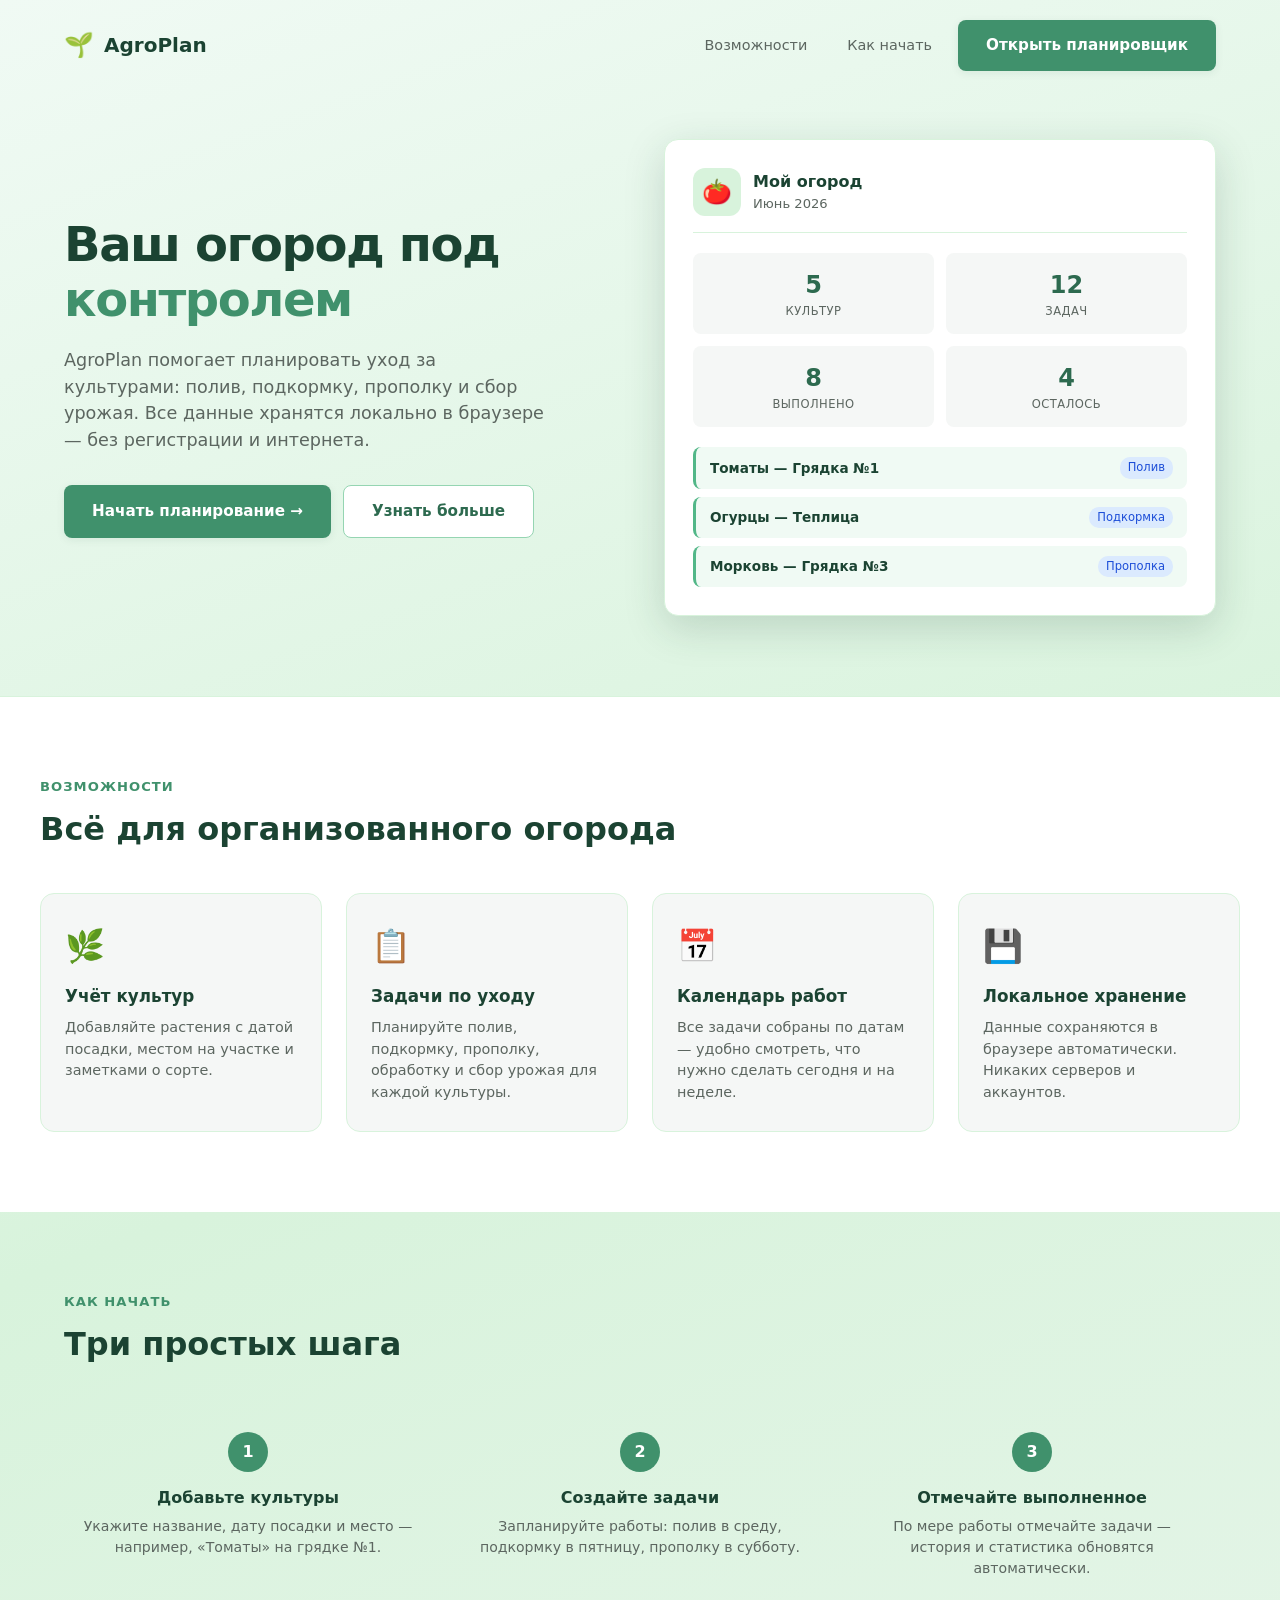
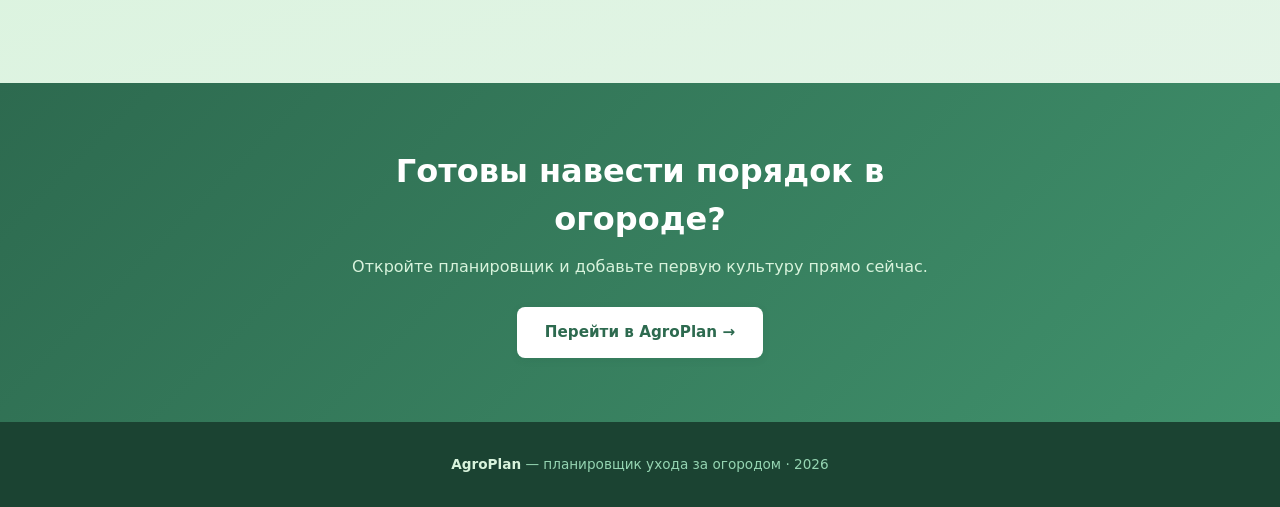
==== index.html @ a5425667 "Add files via upload" ====
<!DOCTYPE html>
<html lang="ru">
<head>
  <meta charset="UTF-8">
  <meta name="viewport" content="width=device-width, initial-scale=1.0">
  <meta name="description" content="AgroPlan — планировщик ухода за огородом. Учёт культур, задач и календарь работ.">
  <title>AgroPlan — Планировщик ухода за огородом</title>
  <link rel="stylesheet" href="css/variables.css">
  <link rel="stylesheet" href="css/landing.css">
</head>
<body class="landing">

  <nav class="nav">
    <a href="index.html" class="nav-logo">
      <span>🌱</span> AgroPlan
    </a>
    <div class="nav-links">
      <a href="#features" class="nav-link">Возможности</a>
      <a href="#how" class="nav-link">Как начать</a>
      <a href="app.html" class="btn btn-primary">Открыть планировщик</a>
    </div>
  </nav>

  <section class="hero">
    <div class="hero-content">
      <h1>Ваш огород под <em>контролем</em></h1>
      <p class="hero-text">
        AgroPlan помогает планировать уход за культурами: полив, подкормку, прополку и сбор урожая.
        Все данные хранятся локально в браузере — без регистрации и интернета.
      </p>
      <div class="hero-actions">
        <a href="app.html" class="btn btn-primary">Начать планирование →</a>
        <a href="#features" class="btn btn-outline">Узнать больше</a>
      </div>
    </div>

    <div class="hero-visual">
      <div class="hero-card">
        <div class="hero-card-header">
          <div class="hero-card-icon">🍅</div>
          <div>
            <div class="hero-card-title">Мой огород</div>
            <div class="hero-card-sub">Июнь 2026</div>
          </div>
        </div>
        <div class="hero-preview-stats">
          <div class="preview-stat">
            <div class="num">5</div>
            <div class="lbl">Культур</div>
          </div>
          <div class="preview-stat">
            <div class="num">12</div>
            <div class="lbl">Задач</div>
          </div>
          <div class="preview-stat">
            <div class="num">8</div>
            <div class="lbl">Выполнено</div>
          </div>
          <div class="preview-stat">
            <div class="num">4</div>
            <div class="lbl">Осталось</div>
          </div>
        </div>
        <div class="hero-task-list">
          <div class="hero-task">
            <span>Томаты — Грядка №1</span>
            <span class="tag">Полив</span>
          </div>
          <div class="hero-task">
            <span>Огурцы — Теплица</span>
            <span class="tag">Подкормка</span>
          </div>
          <div class="hero-task">
            <span>Морковь — Грядка №3</span>
            <span class="tag">Прополка</span>
          </div>
        </div>
      </div>
    </div>
  </section>

  <section class="features" id="features">
    <div class="features-inner">
      <div class="section-label">Возможности</div>
      <h2 class="section-heading">Всё для организованного огорода</h2>
      <div class="features-grid">
        <div class="feature-card">
          <div class="feature-icon">🌿</div>
          <h3>Учёт культур</h3>
          <p>Добавляйте растения с датой посадки, местом на участке и заметками о сорте.</p>
        </div>
        <div class="feature-card">
          <div class="feature-icon">📋</div>
          <h3>Задачи по уходу</h3>
          <p>Планируйте полив, подкормку, прополку, обработку и сбор урожая для каждой культуры.</p>
        </div>
        <div class="feature-card">
          <div class="feature-icon">📅</div>
          <h3>Календарь работ</h3>
          <p>Все задачи собраны по датам — удобно смотреть, что нужно сделать сегодня и на неделе.</p>
        </div>
        <div class="feature-card">
          <div class="feature-icon">💾</div>
          <h3>Локальное хранение</h3>
          <p>Данные сохраняются в браузере автоматически. Никаких серверов и аккаунтов.</p>
        </div>
      </div>
    </div>
  </section>

  <section class="how" id="how">
    <div class="section-label">Как начать</div>
    <h2 class="section-heading">Три простых шага</h2>
    <div class="steps">
      <div class="step">
        <div class="step-num">1</div>
        <h3>Добавьте культуры</h3>
        <p>Укажите название, дату посадки и место — например, «Томаты» на грядке №1.</p>
      </div>
      <div class="step">
        <div class="step-num">2</div>
        <h3>Создайте задачи</h3>
        <p>Запланируйте работы: полив в среду, подкормку в пятницу, прополку в субботу.</p>
      </div>
      <div class="step">
        <div class="step-num">3</div>
        <h3>Отмечайте выполненное</h3>
        <p>По мере работы отмечайте задачи — история и статистика обновятся автоматически.</p>
      </div>
    </div>
  </section>

  <section class="cta">
    <div class="cta-inner">
      <h2>Готовы навести порядок в огороде?</h2>
      <p>Откройте планировщик и добавьте первую культуру прямо сейчас.</p>
      <a href="app.html" class="btn btn-primary">Перейти в AgroPlan →</a>
    </div>
  </section>

  <footer class="footer">
    <p><strong>AgroPlan</strong> — планировщик ухода за огородом · 2026</p>
  </footer>

</body>
</html>
---- css/variables.css ----
:root {
  --green-900: #1b4332;
  --green-800: #2d6a4f;
  --green-700: #40916c;
  --green-600: #52b788;
  --green-500: #74c69d;
  --green-400: #95d5b2;
  --green-100: #d8f3dc;
  --green-50: #f0faf4;
  --white: #ffffff;
  --gray-100: #f5f7f6;
  --gray-200: #e8ece9;
  --gray-400: #9ca3a0;
  --gray-600: #5c6660;
  --gray-800: #2d3330;
  --shadow: 0 4px 20px rgba(27, 67, 50, 0.12);
  --shadow-sm: 0 2px 8px rgba(27, 67, 50, 0.08);
  --shadow-lg: 0 12px 40px rgba(27, 67, 50, 0.18);
  --radius: 14px;
  --radius-sm: 8px;
}

*,
*::before,
*::after {
  box-sizing: border-box;
  margin: 0;
  padding: 0;
}

body {
  font-family: 'Segoe UI', system-ui, -apple-system, sans-serif;
  color: var(--gray-800);
  line-height: 1.5;
  min-height: 100vh;
}

a {
  color: inherit;
  text-decoration: none;
}

img {
  max-width: 100%;
  display: block;
}
---- css/landing.css ----
body.landing {
  background: linear-gradient(160deg, var(--green-50) 0%, var(--green-100) 50%, #e9f5ec 100%);
}

/* Nav */
.nav {
  max-width: 1200px;
  margin: 0 auto;
  padding: 20px 24px;
  display: flex;
  align-items: center;
  justify-content: space-between;
  gap: 16px;
}

.nav-logo {
  display: flex;
  align-items: center;
  gap: 10px;
  font-size: 1.25rem;
  font-weight: 700;
  color: var(--green-900);
}

.nav-logo span {
  font-size: 1.5rem;
}

.nav-links {
  display: flex;
  align-items: center;
  gap: 12px;
}

.nav-link {
  font-size: 0.9rem;
  color: var(--gray-600);
  padding: 8px 14px;
  border-radius: var(--radius-sm);
  transition: color 0.2s, background 0.2s;
}

.nav-link:hover {
  color: var(--green-800);
  background: rgba(255, 255, 255, 0.6);
}

/* Hero */
.hero {
  max-width: 1200px;
  margin: 0 auto;
  padding: 48px 24px 80px;
  display: grid;
  grid-template-columns: 1fr 1fr;
  gap: 48px;
  align-items: center;
}

.hero-content h1 {
  font-size: clamp(2rem, 5vw, 3rem);
  color: var(--green-900);
  font-weight: 800;
  letter-spacing: -0.03em;
  line-height: 1.15;
  margin-bottom: 20px;
}

.hero-content h1 em {
  font-style: normal;
  color: var(--green-700);
}

.hero-text {
  font-size: 1.1rem;
  color: var(--gray-600);
  margin-bottom: 32px;
  max-width: 480px;
}

.hero-actions {
  display: flex;
  flex-wrap: wrap;
  gap: 12px;
}

.btn {
  display: inline-flex;
  align-items: center;
  gap: 8px;
  padding: 14px 28px;
  border: none;
  border-radius: var(--radius-sm);
  font-size: 0.95rem;
  font-weight: 600;
  cursor: pointer;
  transition: all 0.2s;
  font-family: inherit;
}

.btn-primary {
  background: var(--green-700);
  color: var(--white);
  box-shadow: var(--shadow-sm);
}

.btn-primary:hover {
  background: var(--green-800);
  transform: translateY(-1px);
  box-shadow: var(--shadow);
}

.btn-outline {
  background: var(--white);
  color: var(--green-800);
  border: 1.5px solid var(--green-400);
}

.btn-outline:hover {
  background: var(--green-50);
  border-color: var(--green-600);
}

.hero-visual {
  position: relative;
}

.hero-card {
  background: var(--white);
  border-radius: var(--radius);
  padding: 28px;
  box-shadow: var(--shadow-lg);
  border: 1px solid var(--green-100);
}

.hero-card-header {
  display: flex;
  align-items: center;
  gap: 12px;
  margin-bottom: 20px;
  padding-bottom: 16px;
  border-bottom: 1px solid var(--green-100);
}

.hero-card-icon {
  width: 48px;
  height: 48px;
  background: var(--green-100);
  border-radius: 12px;
  display: flex;
  align-items: center;
  justify-content: center;
  font-size: 1.5rem;
}

.hero-card-title {
  font-weight: 700;
  color: var(--green-900);
}

.hero-card-sub {
  font-size: 0.82rem;
  color: var(--gray-600);
}

.hero-preview-stats {
  display: grid;
  grid-template-columns: repeat(2, 1fr);
  gap: 12px;
  margin-bottom: 20px;
}

.preview-stat {
  background: var(--gray-100);
  border-radius: var(--radius-sm);
  padding: 14px;
  text-align: center;
}

.preview-stat .num {
  font-size: 1.5rem;
  font-weight: 700;
  color: var(--green-800);
}

.preview-stat .lbl {
  font-size: 0.72rem;
  color: var(--gray-600);
  text-transform: uppercase;
  letter-spacing: 0.04em;
}

.hero-task-list {
  display: flex;
  flex-direction: column;
  gap: 8px;
}

.hero-task {
  display: flex;
  align-items: center;
  justify-content: space-between;
  padding: 10px 14px;
  background: var(--green-50);
  border-radius: var(--radius-sm);
  font-size: 0.85rem;
  border-left: 3px solid var(--green-600);
}

.hero-task span:first-child {
  color: var(--green-900);
  font-weight: 600;
}

.hero-task .tag {
  font-size: 0.72rem;
  padding: 2px 8px;
  border-radius: 10px;
  background: #dbeafe;
  color: #1d4ed8;
}

/* Features */
.features {
  background: var(--white);
  padding: 80px 24px;
  border-top: 1px solid var(--green-100);
}

.features-inner {
  max-width: 1200px;
  margin: 0 auto;
}

.section-label {
  font-size: 0.82rem;
  font-weight: 600;
  color: var(--green-700);
  text-transform: uppercase;
  letter-spacing: 0.08em;
  margin-bottom: 8px;
}

.section-heading {
  font-size: clamp(1.5rem, 3vw, 2rem);
  color: var(--green-900);
  font-weight: 700;
  margin-bottom: 40px;
}

.features-grid {
  display: grid;
  grid-template-columns: repeat(auto-fit, minmax(240px, 1fr));
  gap: 24px;
}

.feature-card {
  padding: 28px 24px;
  border-radius: var(--radius);
  background: var(--gray-100);
  border: 1px solid var(--green-100);
  transition: transform 0.2s, box-shadow 0.2s;
}

.feature-card:hover {
  transform: translateY(-3px);
  box-shadow: var(--shadow-sm);
}

.feature-icon {
  font-size: 2rem;
  margin-bottom: 14px;
}

.feature-card h3 {
  font-size: 1.05rem;
  color: var(--green-900);
  margin-bottom: 8px;
}

.feature-card p {
  font-size: 0.9rem;
  color: var(--gray-600);
}

/* How it works */
.how {
  max-width: 1200px;
  margin: 0 auto;
  padding: 80px 24px;
}

.steps {
  display: grid;
  grid-template-columns: repeat(auto-fit, minmax(200px, 1fr));
  gap: 24px;
  margin-top: 32px;
}

.step {
  text-align: center;
  padding: 24px 16px;
}

.step-num {
  width: 40px;
  height: 40px;
  background: var(--green-700);
  color: var(--white);
  border-radius: 50%;
  display: flex;
  align-items: center;
  justify-content: center;
  font-weight: 700;
  margin: 0 auto 14px;
}

.step h3 {
  color: var(--green-900);
  margin-bottom: 6px;
  font-size: 1rem;
}

.step p {
  font-size: 0.88rem;
  color: var(--gray-600);
}

/* CTA */
.cta {
  background: linear-gradient(135deg, var(--green-800) 0%, var(--green-700) 100%);
  padding: 64px 24px;
  text-align: center;
}

.cta-inner {
  max-width: 600px;
  margin: 0 auto;
}

.cta h2 {
  color: var(--white);
  font-size: clamp(1.5rem, 3vw, 2rem);
  margin-bottom: 12px;
}

.cta p {
  color: var(--green-100);
  margin-bottom: 28px;
  font-size: 1rem;
}

.cta .btn-primary {
  background: var(--white);
  color: var(--green-800);
}

.cta .btn-primary:hover {
  background: var(--green-50);
}

/* Footer */
.footer {
  background: var(--green-900);
  color: var(--green-400);
  padding: 32px 24px;
  text-align: center;
  font-size: 0.85rem;
}

.footer strong {
  color: var(--green-100);
}

@media (max-width: 768px) {
  .hero {
    grid-template-columns: 1fr;
    padding-top: 24px;
  }

  .hero-visual {
    order: -1;
  }

  .nav-links .nav-link:not(.btn) {
    display: none;
  }
}
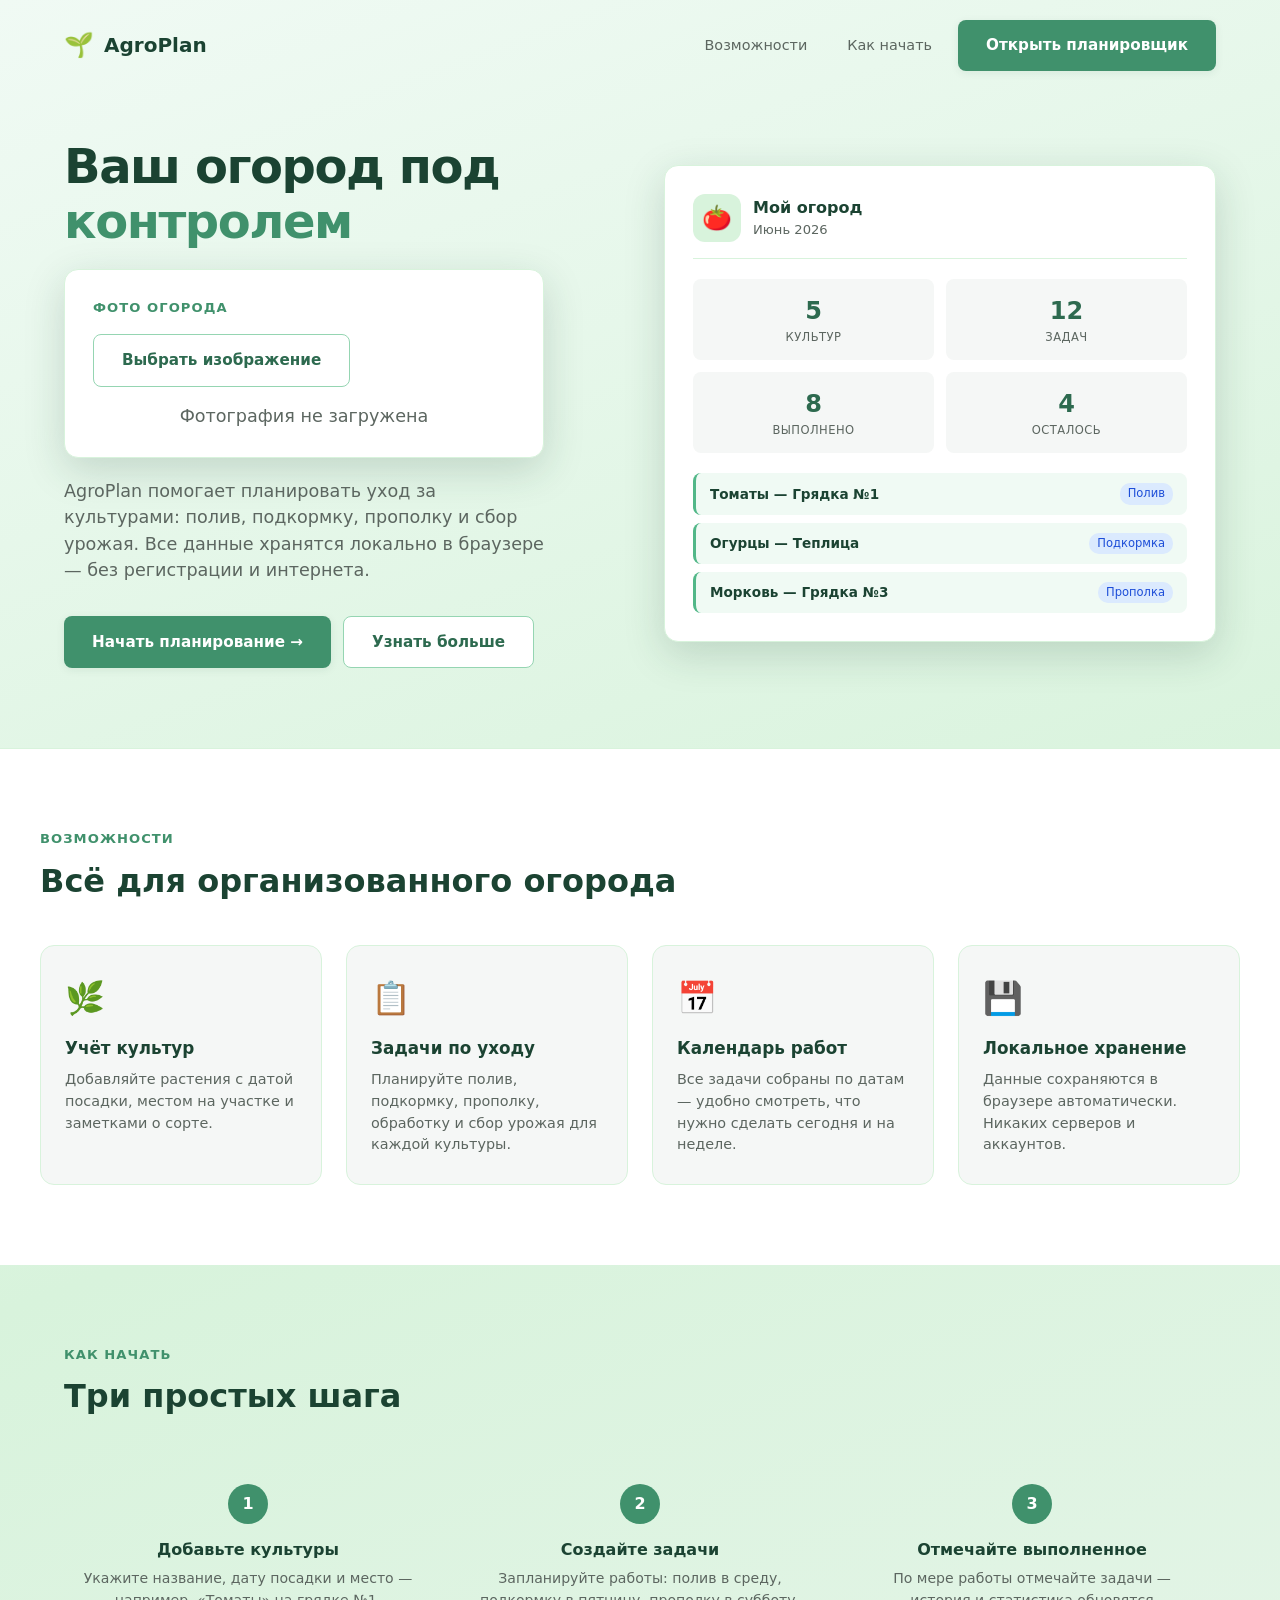
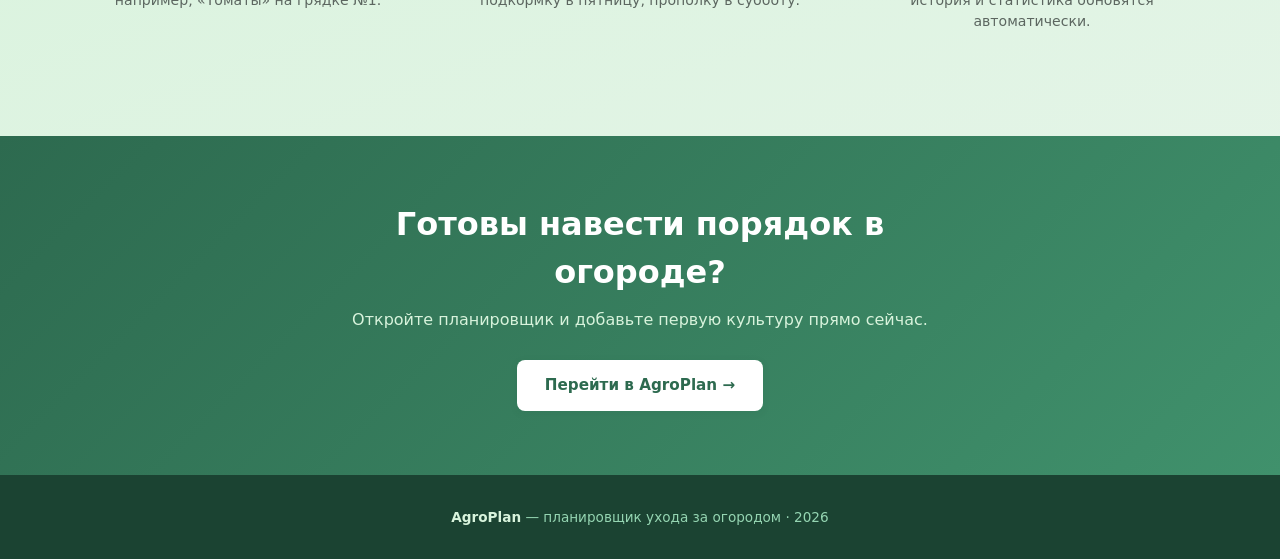
==== commit 9e8516d0: "Update index.html - Added the ability to add a photo Изменения на странице index - добавлена возможн" ====
--- a/index.html
+++ b/index.html
@@ -24,6 +24,15 @@
   <section class="hero">
     <div class="hero-content">
       <h1>Ваш огород под <em>контролем</em></h1>
+      <div class="hero-card" style="margin-bottom: 20px; max-width: 480px;">
+        <div class="section-label">Фото огорода</div>
+        <label class="btn btn-outline" for="garden-photo-input" style="margin-top: 8px;">Выбрать изображение</label>
+        <input type="file" id="garden-photo-input" accept="image/*" hidden>
+        <div style="margin-top: 16px; text-align: center;">
+          <p id="garden-photo-empty" class="hero-text" style="margin-bottom: 0;">Фотография не загружена</p>
+          <img id="garden-photo-preview" alt="Фото огорода" style="max-height: 300px; width: 100%; object-fit: contain; border-radius: var(--radius-sm); display: none;">
+        </div>
+      </div>
       <p class="hero-text">
         AgroPlan помогает планировать уход за культурами: полив, подкормку, прополку и сбор урожая.
         Все данные хранятся локально в браузере — без регистрации и интернета.
@@ -142,5 +151,37 @@
     <p><strong>AgroPlan</strong> — планировщик ухода за огородом · 2026</p>
   </footer>
 
+  <script>
+    (function () {
+      var KEY = 'agroplan-garden-photo';
+      var input = document.getElementById('garden-photo-input');
+      var img = document.getElementById('garden-photo-preview');
+      var empty = document.getElementById('garden-photo-empty');
+      function showPhoto(dataUrl) {
+        if (dataUrl) {
+          img.src = dataUrl;
+          img.style.display = 'block';
+          empty.style.display = 'none';
+        } else {
+          img.removeAttribute('src');
+          img.style.display = 'none';
+          empty.style.display = 'block';
+        }
+      }
+      var saved = localStorage.getItem(KEY);
+      if (saved) showPhoto(saved);
+      input.addEventListener('change', function () {
+        var file = input.files[0];
+        if (!file) return;
+        var reader = new FileReader();
+        reader.onload = function (e) {
+          localStorage.setItem(KEY, e.target.result);
+          showPhoto(e.target.result);
+        };
+        reader.readAsDataURL(file);
+      });
+    })();
+  </script>
+
 </body>
 </html>
